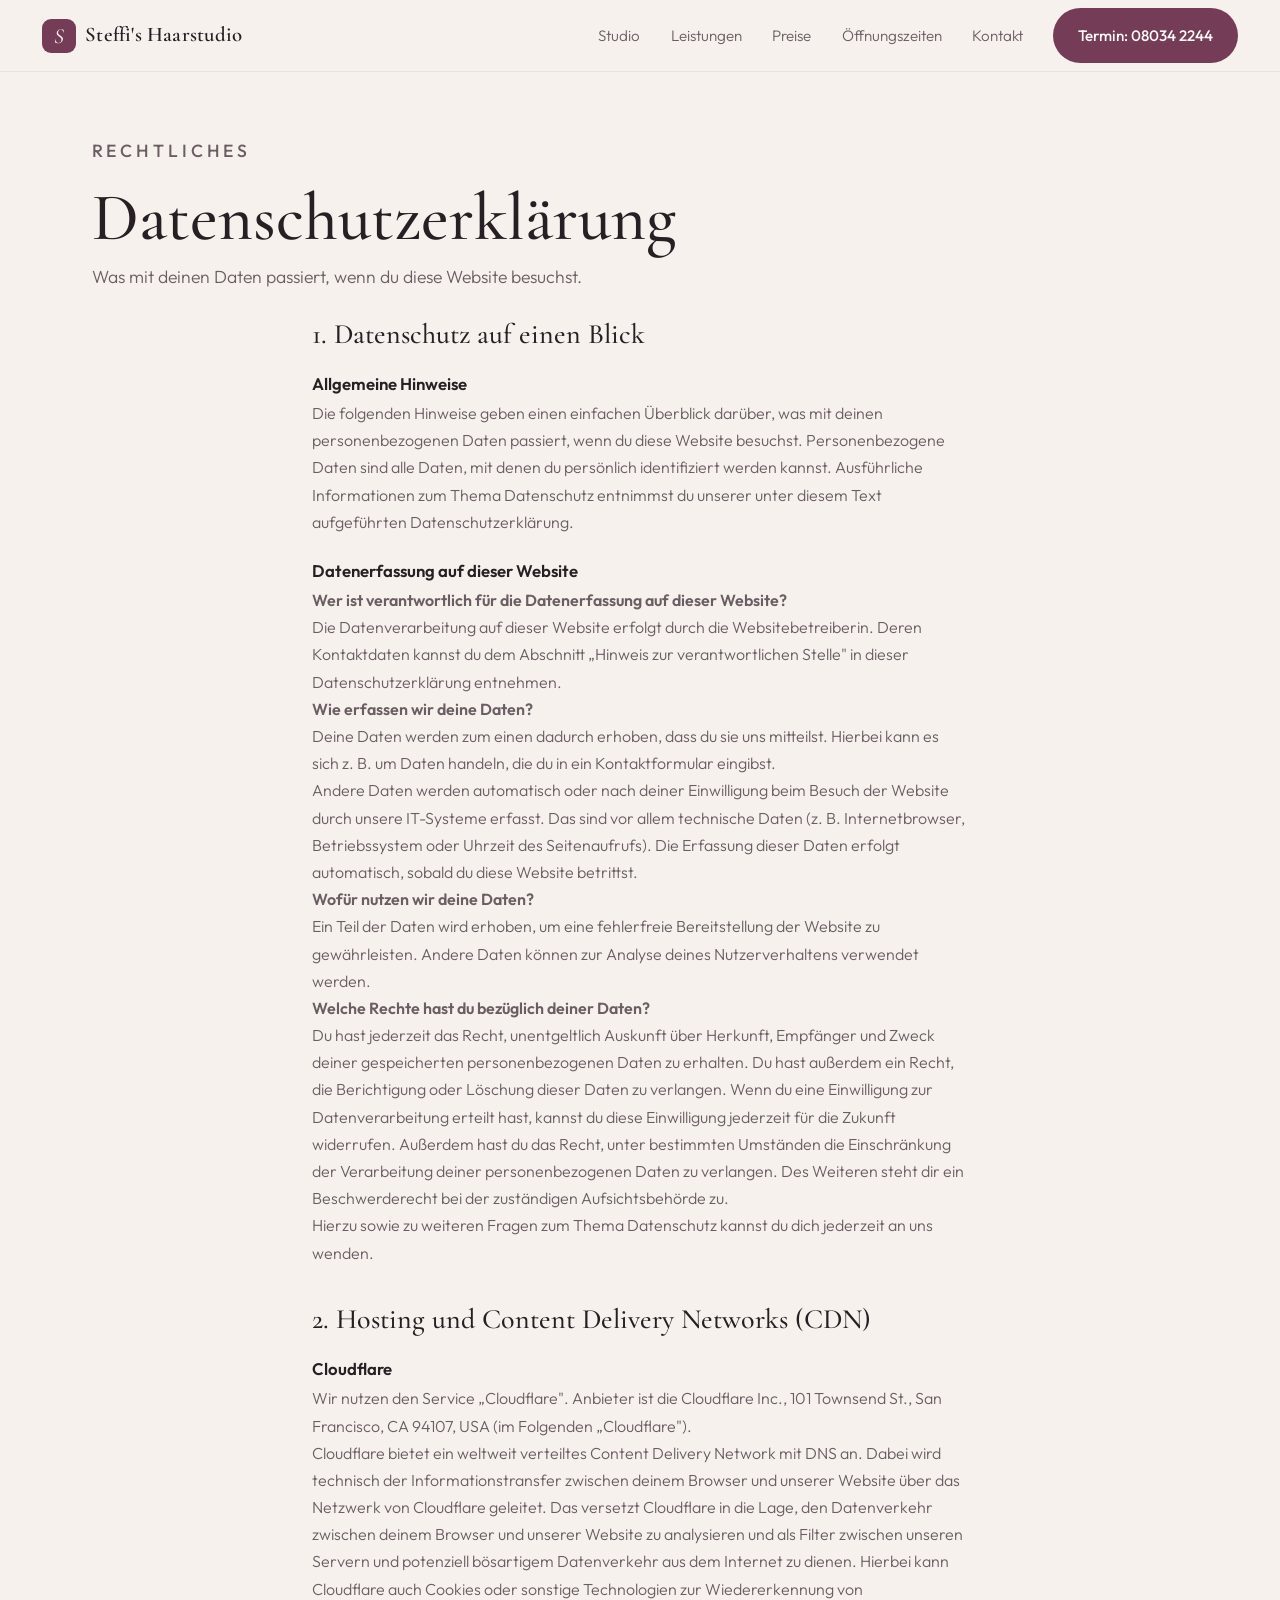
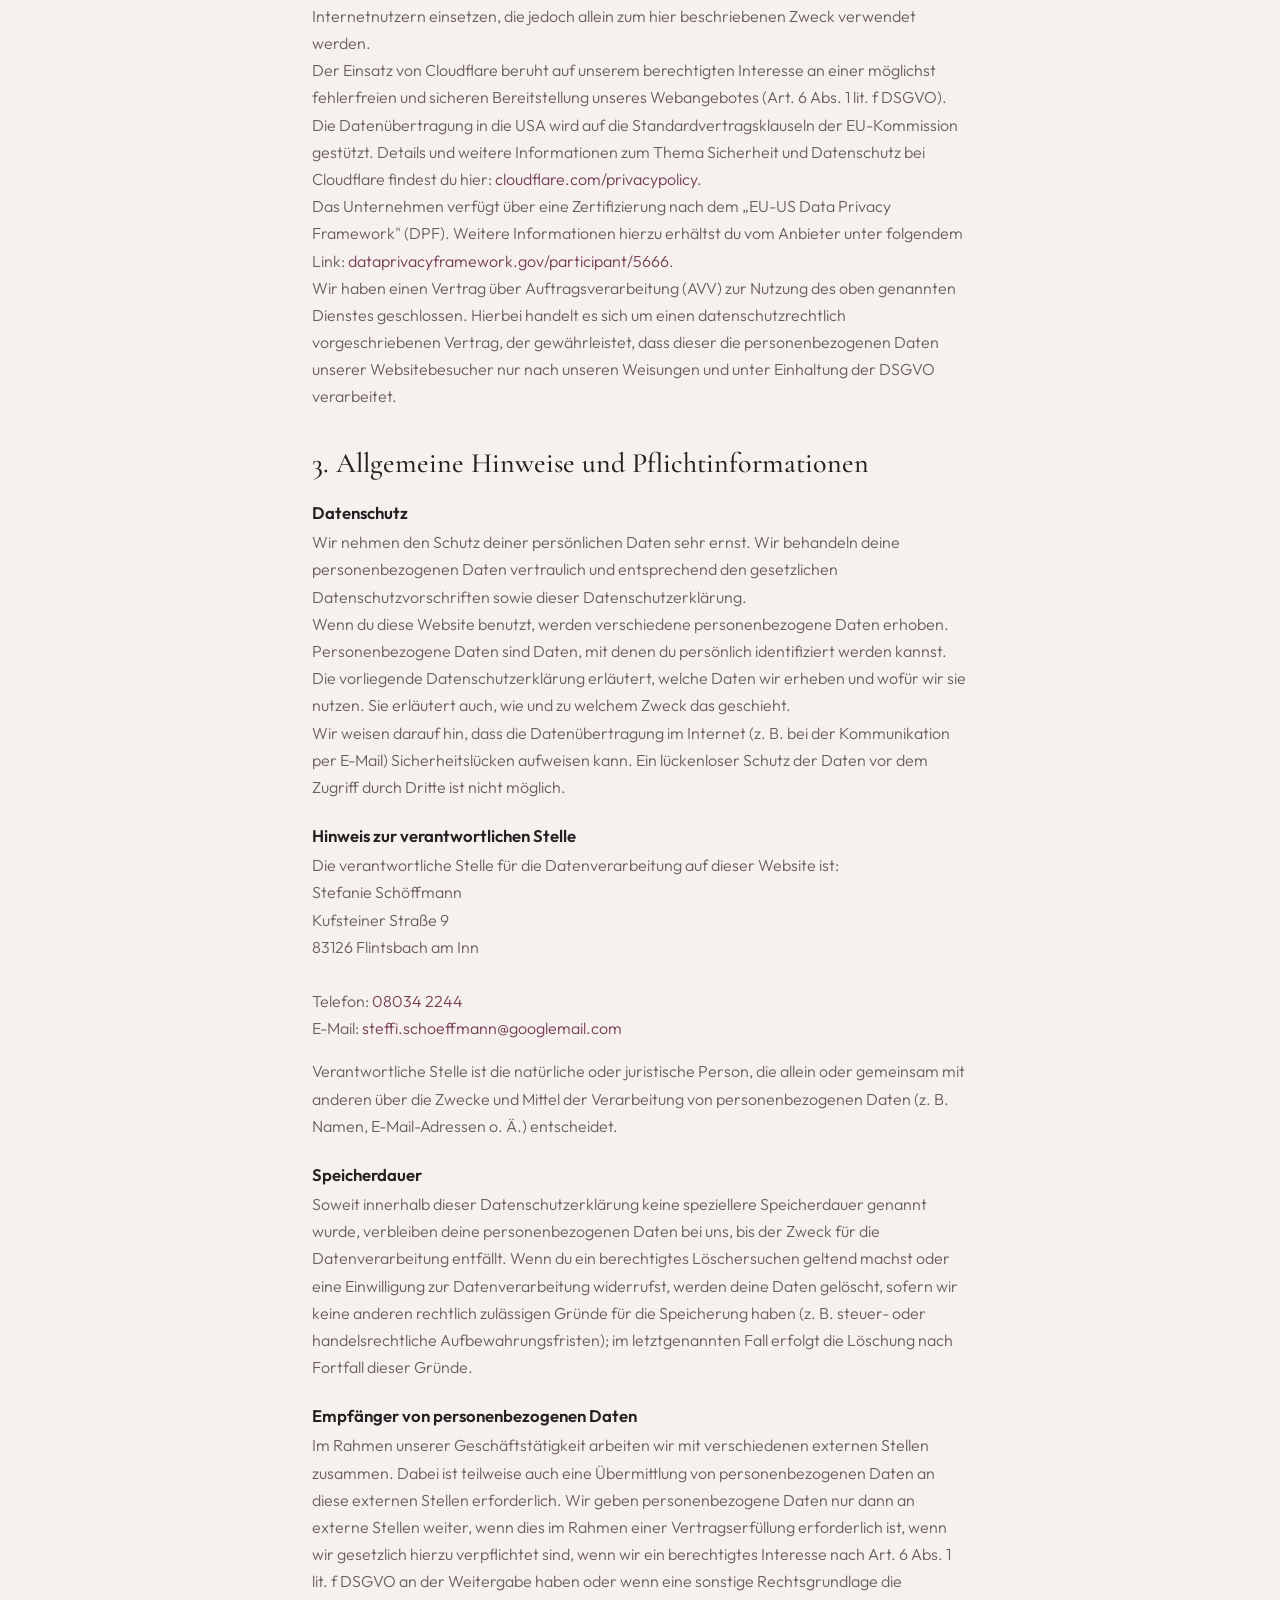
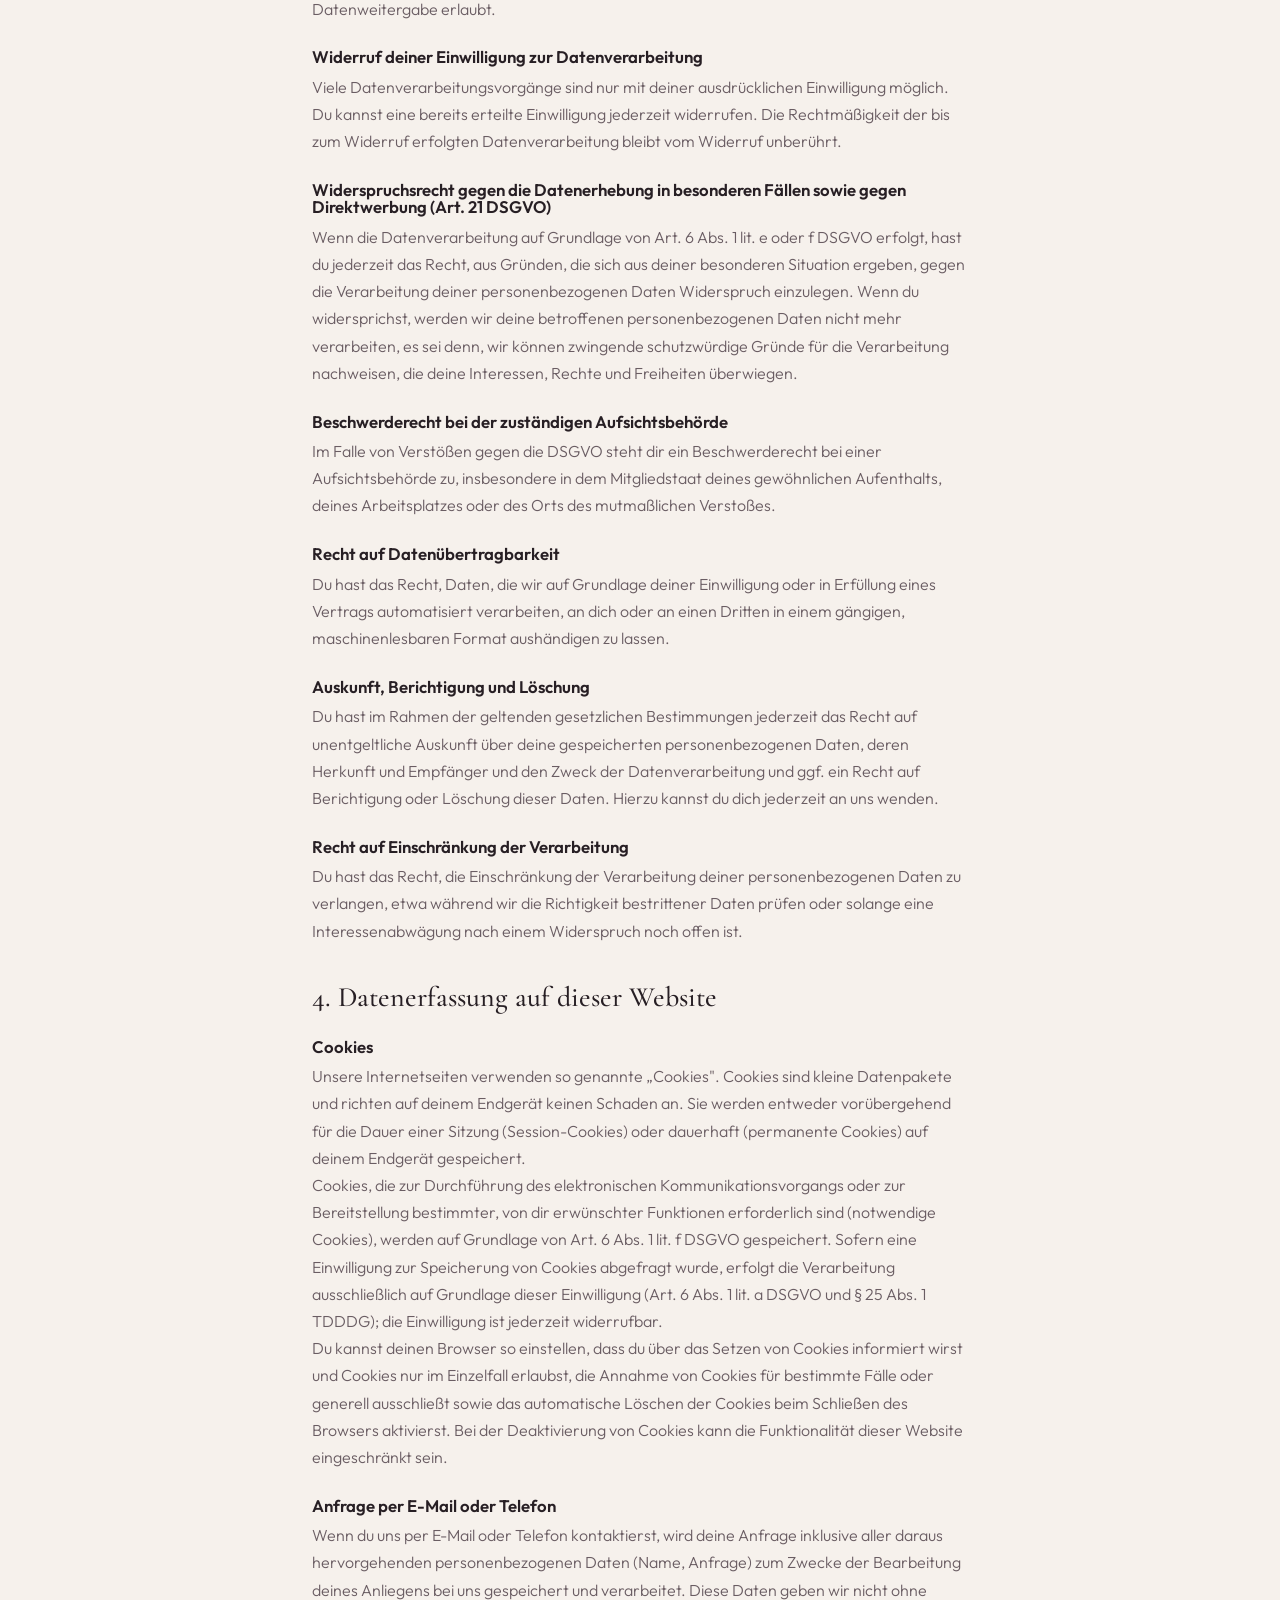
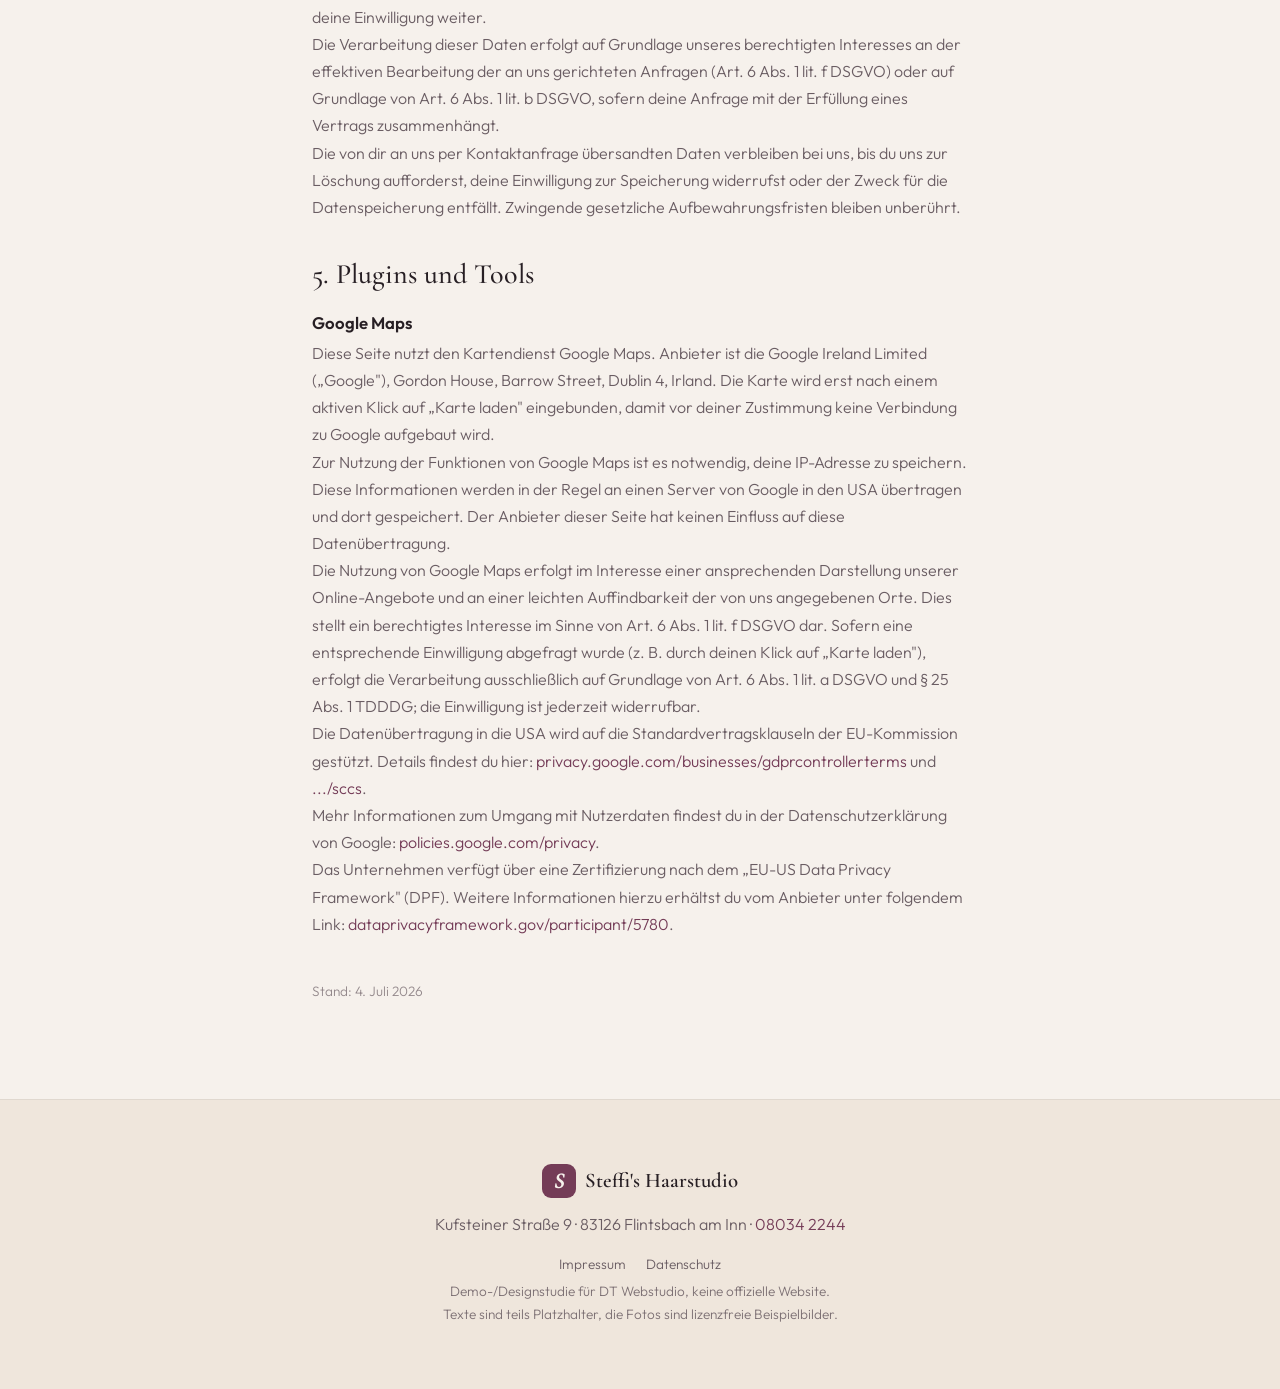
==== datenschutz.html @ 7f9028a8 "Impressum und Datenschutzerklärung ergänzt, in Footer aller Seiten verlinkt Rechtstexte aus eRecht24" ====
<!DOCTYPE html>
<html lang="de">
<head>
  <meta charset="UTF-8" />
  <meta name="viewport" content="width=device-width, initial-scale=1.0" />
  <title>Datenschutz · Steffi's Haarstudio</title>
  <meta name="description" content="Datenschutzerklärung von Steffi's Haarstudio, Flintsbach am Inn." />
  <meta name="robots" content="noindex, follow" />
  <meta name="theme-color" content="#743c57" />
  <link rel="icon" type="image/svg+xml" href="favicon.svg" />
  <link rel="stylesheet" href="fonts/fonts.css" />
  <link rel="stylesheet" href="style.css" />
</head>
<body>

  <a href="#main" class="skip-link">Zum Inhalt springen</a>
  <div class="scrollbar" aria-hidden="true"></div>

  <header class="nav">
    <a href="index.html" class="nav__brand" aria-label="Steffi's Haarstudio – zur Startseite">
      <span class="nav__mark" aria-hidden="true">S</span>
      <span class="nav__name">Steffi's Haarstudio</span>
    </a>
    <button class="nav__toggle" id="navToggle" aria-label="Menü öffnen" aria-expanded="false" aria-controls="navMenu">
      <span></span><span></span><span></span>
    </button>
    <nav class="nav__links" id="navMenu" aria-label="Hauptnavigation">
      <a href="index.html">Studio</a>
      <a href="leistungen.html">Leistungen</a>
      <a href="preise.html">Preise</a>
      <a href="oeffnungszeiten.html">Öffnungszeiten</a>
      <a href="kontakt.html">Kontakt</a>
      <a href="tel:+4980342244" class="btn btn--primary nav__cta">Termin: 08034 2244</a>
    </nav>
  </header>

  <main id="main">

    <section class="pagehead reveal">
      <p class="eyebrow">Rechtliches</p>
      <h1>Datenschutzerklärung</h1>
      <p>Was mit deinen Daten passiert, wenn du diese Website besuchst.</p>
    </section>

    <section class="legal">

      <h2>1. Datenschutz auf einen Blick</h2>
      <h3>Allgemeine Hinweise</h3>
      <p>Die folgenden Hinweise geben einen einfachen Überblick darüber, was mit deinen personenbezogenen Daten passiert, wenn du diese Website besuchst. Personenbezogene Daten sind alle Daten, mit denen du persönlich identifiziert werden kannst. Ausführliche Informationen zum Thema Datenschutz entnimmst du unserer unter diesem Text aufgeführten Datenschutzerklärung.</p>

      <h3>Datenerfassung auf dieser Website</h3>
      <p><strong>Wer ist verantwortlich für die Datenerfassung auf dieser Website?</strong><br>
      Die Datenverarbeitung auf dieser Website erfolgt durch die Websitebetreiberin. Deren Kontaktdaten kannst du dem Abschnitt „Hinweis zur verantwortlichen Stelle" in dieser Datenschutzerklärung entnehmen.</p>

      <p><strong>Wie erfassen wir deine Daten?</strong><br>
      Deine Daten werden zum einen dadurch erhoben, dass du sie uns mitteilst. Hierbei kann es sich z. B. um Daten handeln, die du in ein Kontaktformular eingibst.<br>
      Andere Daten werden automatisch oder nach deiner Einwilligung beim Besuch der Website durch unsere IT-Systeme erfasst. Das sind vor allem technische Daten (z. B. Internetbrowser, Betriebssystem oder Uhrzeit des Seitenaufrufs). Die Erfassung dieser Daten erfolgt automatisch, sobald du diese Website betrittst.</p>

      <p><strong>Wofür nutzen wir deine Daten?</strong><br>
      Ein Teil der Daten wird erhoben, um eine fehlerfreie Bereitstellung der Website zu gewährleisten. Andere Daten können zur Analyse deines Nutzerverhaltens verwendet werden.</p>

      <p><strong>Welche Rechte hast du bezüglich deiner Daten?</strong><br>
      Du hast jederzeit das Recht, unentgeltlich Auskunft über Herkunft, Empfänger und Zweck deiner gespeicherten personenbezogenen Daten zu erhalten. Du hast außerdem ein Recht, die Berichtigung oder Löschung dieser Daten zu verlangen. Wenn du eine Einwilligung zur Datenverarbeitung erteilt hast, kannst du diese Einwilligung jederzeit für die Zukunft widerrufen. Außerdem hast du das Recht, unter bestimmten Umständen die Einschränkung der Verarbeitung deiner personenbezogenen Daten zu verlangen. Des Weiteren steht dir ein Beschwerderecht bei der zuständigen Aufsichtsbehörde zu.<br>
      Hierzu sowie zu weiteren Fragen zum Thema Datenschutz kannst du dich jederzeit an uns wenden.</p>

      <h2>2. Hosting und Content Delivery Networks (CDN)</h2>
      <h3>Cloudflare</h3>
      <p>Wir nutzen den Service „Cloudflare". Anbieter ist die Cloudflare Inc., 101 Townsend St., San Francisco, CA 94107, USA (im Folgenden „Cloudflare").</p>
      <p>Cloudflare bietet ein weltweit verteiltes Content Delivery Network mit DNS an. Dabei wird technisch der Informationstransfer zwischen deinem Browser und unserer Website über das Netzwerk von Cloudflare geleitet. Das versetzt Cloudflare in die Lage, den Datenverkehr zwischen deinem Browser und unserer Website zu analysieren und als Filter zwischen unseren Servern und potenziell bösartigem Datenverkehr aus dem Internet zu dienen. Hierbei kann Cloudflare auch Cookies oder sonstige Technologien zur Wiedererkennung von Internetnutzern einsetzen, die jedoch allein zum hier beschriebenen Zweck verwendet werden.</p>
      <p>Der Einsatz von Cloudflare beruht auf unserem berechtigten Interesse an einer möglichst fehlerfreien und sicheren Bereitstellung unseres Webangebotes (Art. 6 Abs. 1 lit. f DSGVO).</p>
      <p>Die Datenübertragung in die USA wird auf die Standardvertragsklauseln der EU-Kommission gestützt. Details und weitere Informationen zum Thema Sicherheit und Datenschutz bei Cloudflare findest du hier: <a href="https://www.cloudflare.com/privacypolicy/" target="_blank" rel="noopener noreferrer">cloudflare.com/privacypolicy</a>.</p>
      <p>Das Unternehmen verfügt über eine Zertifizierung nach dem „EU-US Data Privacy Framework" (DPF). Weitere Informationen hierzu erhältst du vom Anbieter unter folgendem Link: <a href="https://www.dataprivacyframework.gov/participant/5666" target="_blank" rel="noopener noreferrer">dataprivacyframework.gov/participant/5666</a>.</p>
      <p>Wir haben einen Vertrag über Auftragsverarbeitung (AVV) zur Nutzung des oben genannten Dienstes geschlossen. Hierbei handelt es sich um einen datenschutzrechtlich vorgeschriebenen Vertrag, der gewährleistet, dass dieser die personenbezogenen Daten unserer Websitebesucher nur nach unseren Weisungen und unter Einhaltung der DSGVO verarbeitet.</p>

      <h2>3. Allgemeine Hinweise und Pflichtinformationen</h2>
      <h3>Datenschutz</h3>
      <p>Wir nehmen den Schutz deiner persönlichen Daten sehr ernst. Wir behandeln deine personenbezogenen Daten vertraulich und entsprechend den gesetzlichen Datenschutzvorschriften sowie dieser Datenschutzerklärung.</p>
      <p>Wenn du diese Website benutzt, werden verschiedene personenbezogene Daten erhoben. Personenbezogene Daten sind Daten, mit denen du persönlich identifiziert werden kannst. Die vorliegende Datenschutzerklärung erläutert, welche Daten wir erheben und wofür wir sie nutzen. Sie erläutert auch, wie und zu welchem Zweck das geschieht.</p>
      <p>Wir weisen darauf hin, dass die Datenübertragung im Internet (z. B. bei der Kommunikation per E-Mail) Sicherheitslücken aufweisen kann. Ein lückenloser Schutz der Daten vor dem Zugriff durch Dritte ist nicht möglich.</p>

      <h3>Hinweis zur verantwortlichen Stelle</h3>
      <p>Die verantwortliche Stelle für die Datenverarbeitung auf dieser Website ist:</p>
      <address>
        Stefanie Schöffmann<br>
        Kufsteiner Straße 9<br>
        83126 Flintsbach am Inn<br><br>
        Telefon: <a href="tel:+4980342244">08034 2244</a><br>
        E-Mail: <a href="mailto:steffi.schoeffmann@googlemail.com">steffi.schoeffmann@googlemail.com</a>
      </address>
      <p>Verantwortliche Stelle ist die natürliche oder juristische Person, die allein oder gemeinsam mit anderen über die Zwecke und Mittel der Verarbeitung von personenbezogenen Daten (z. B. Namen, E-Mail-Adressen o. Ä.) entscheidet.</p>

      <h3>Speicherdauer</h3>
      <p>Soweit innerhalb dieser Datenschutzerklärung keine speziellere Speicherdauer genannt wurde, verbleiben deine personenbezogenen Daten bei uns, bis der Zweck für die Datenverarbeitung entfällt. Wenn du ein berechtigtes Löschersuchen geltend machst oder eine Einwilligung zur Datenverarbeitung widerrufst, werden deine Daten gelöscht, sofern wir keine anderen rechtlich zulässigen Gründe für die Speicherung haben (z. B. steuer- oder handelsrechtliche Aufbewahrungsfristen); im letztgenannten Fall erfolgt die Löschung nach Fortfall dieser Gründe.</p>

      <h3>Empfänger von personenbezogenen Daten</h3>
      <p>Im Rahmen unserer Geschäftstätigkeit arbeiten wir mit verschiedenen externen Stellen zusammen. Dabei ist teilweise auch eine Übermittlung von personenbezogenen Daten an diese externen Stellen erforderlich. Wir geben personenbezogene Daten nur dann an externe Stellen weiter, wenn dies im Rahmen einer Vertragserfüllung erforderlich ist, wenn wir gesetzlich hierzu verpflichtet sind, wenn wir ein berechtigtes Interesse nach Art. 6 Abs. 1 lit. f DSGVO an der Weitergabe haben oder wenn eine sonstige Rechtsgrundlage die Datenweitergabe erlaubt.</p>

      <h3>Widerruf deiner Einwilligung zur Datenverarbeitung</h3>
      <p>Viele Datenverarbeitungsvorgänge sind nur mit deiner ausdrücklichen Einwilligung möglich. Du kannst eine bereits erteilte Einwilligung jederzeit widerrufen. Die Rechtmäßigkeit der bis zum Widerruf erfolgten Datenverarbeitung bleibt vom Widerruf unberührt.</p>

      <h3>Widerspruchsrecht gegen die Datenerhebung in besonderen Fällen sowie gegen Direktwerbung (Art. 21 DSGVO)</h3>
      <p>Wenn die Datenverarbeitung auf Grundlage von Art. 6 Abs. 1 lit. e oder f DSGVO erfolgt, hast du jederzeit das Recht, aus Gründen, die sich aus deiner besonderen Situation ergeben, gegen die Verarbeitung deiner personenbezogenen Daten Widerspruch einzulegen. Wenn du widersprichst, werden wir deine betroffenen personenbezogenen Daten nicht mehr verarbeiten, es sei denn, wir können zwingende schutzwürdige Gründe für die Verarbeitung nachweisen, die deine Interessen, Rechte und Freiheiten überwiegen.</p>

      <h3>Beschwerderecht bei der zuständigen Aufsichtsbehörde</h3>
      <p>Im Falle von Verstößen gegen die DSGVO steht dir ein Beschwerderecht bei einer Aufsichtsbehörde zu, insbesondere in dem Mitgliedstaat deines gewöhnlichen Aufenthalts, deines Arbeitsplatzes oder des Orts des mutmaßlichen Verstoßes.</p>

      <h3>Recht auf Datenübertragbarkeit</h3>
      <p>Du hast das Recht, Daten, die wir auf Grundlage deiner Einwilligung oder in Erfüllung eines Vertrags automatisiert verarbeiten, an dich oder an einen Dritten in einem gängigen, maschinenlesbaren Format aushändigen zu lassen.</p>

      <h3>Auskunft, Berichtigung und Löschung</h3>
      <p>Du hast im Rahmen der geltenden gesetzlichen Bestimmungen jederzeit das Recht auf unentgeltliche Auskunft über deine gespeicherten personenbezogenen Daten, deren Herkunft und Empfänger und den Zweck der Datenverarbeitung und ggf. ein Recht auf Berichtigung oder Löschung dieser Daten. Hierzu kannst du dich jederzeit an uns wenden.</p>

      <h3>Recht auf Einschränkung der Verarbeitung</h3>
      <p>Du hast das Recht, die Einschränkung der Verarbeitung deiner personenbezogenen Daten zu verlangen, etwa während wir die Richtigkeit bestrittener Daten prüfen oder solange eine Interessenabwägung nach einem Widerspruch noch offen ist.</p>

      <h2>4. Datenerfassung auf dieser Website</h2>
      <h3>Cookies</h3>
      <p>Unsere Internetseiten verwenden so genannte „Cookies". Cookies sind kleine Datenpakete und richten auf deinem Endgerät keinen Schaden an. Sie werden entweder vorübergehend für die Dauer einer Sitzung (Session-Cookies) oder dauerhaft (permanente Cookies) auf deinem Endgerät gespeichert.</p>
      <p>Cookies, die zur Durchführung des elektronischen Kommunikationsvorgangs oder zur Bereitstellung bestimmter, von dir erwünschter Funktionen erforderlich sind (notwendige Cookies), werden auf Grundlage von Art. 6 Abs. 1 lit. f DSGVO gespeichert. Sofern eine Einwilligung zur Speicherung von Cookies abgefragt wurde, erfolgt die Verarbeitung ausschließlich auf Grundlage dieser Einwilligung (Art. 6 Abs. 1 lit. a DSGVO und § 25 Abs. 1 TDDDG); die Einwilligung ist jederzeit widerrufbar.</p>
      <p>Du kannst deinen Browser so einstellen, dass du über das Setzen von Cookies informiert wirst und Cookies nur im Einzelfall erlaubst, die Annahme von Cookies für bestimmte Fälle oder generell ausschließt sowie das automatische Löschen der Cookies beim Schließen des Browsers aktivierst. Bei der Deaktivierung von Cookies kann die Funktionalität dieser Website eingeschränkt sein.</p>

      <h3>Anfrage per E-Mail oder Telefon</h3>
      <p>Wenn du uns per E-Mail oder Telefon kontaktierst, wird deine Anfrage inklusive aller daraus hervorgehenden personenbezogenen Daten (Name, Anfrage) zum Zwecke der Bearbeitung deines Anliegens bei uns gespeichert und verarbeitet. Diese Daten geben wir nicht ohne deine Einwilligung weiter.</p>
      <p>Die Verarbeitung dieser Daten erfolgt auf Grundlage unseres berechtigten Interesses an der effektiven Bearbeitung der an uns gerichteten Anfragen (Art. 6 Abs. 1 lit. f DSGVO) oder auf Grundlage von Art. 6 Abs. 1 lit. b DSGVO, sofern deine Anfrage mit der Erfüllung eines Vertrags zusammenhängt.</p>
      <p>Die von dir an uns per Kontaktanfrage übersandten Daten verbleiben bei uns, bis du uns zur Löschung aufforderst, deine Einwilligung zur Speicherung widerrufst oder der Zweck für die Datenspeicherung entfällt. Zwingende gesetzliche Aufbewahrungsfristen bleiben unberührt.</p>

      <h2>5. Plugins und Tools</h2>
      <h3>Google Maps</h3>
      <p>Diese Seite nutzt den Kartendienst Google Maps. Anbieter ist die Google Ireland Limited („Google"), Gordon House, Barrow Street, Dublin 4, Irland. Die Karte wird erst nach einem aktiven Klick auf „Karte laden" eingebunden, damit vor deiner Zustimmung keine Verbindung zu Google aufgebaut wird.</p>
      <p>Zur Nutzung der Funktionen von Google Maps ist es notwendig, deine IP-Adresse zu speichern. Diese Informationen werden in der Regel an einen Server von Google in den USA übertragen und dort gespeichert. Der Anbieter dieser Seite hat keinen Einfluss auf diese Datenübertragung.</p>
      <p>Die Nutzung von Google Maps erfolgt im Interesse einer ansprechenden Darstellung unserer Online-Angebote und an einer leichten Auffindbarkeit der von uns angegebenen Orte. Dies stellt ein berechtigtes Interesse im Sinne von Art. 6 Abs. 1 lit. f DSGVO dar. Sofern eine entsprechende Einwilligung abgefragt wurde (z. B. durch deinen Klick auf „Karte laden"), erfolgt die Verarbeitung ausschließlich auf Grundlage von Art. 6 Abs. 1 lit. a DSGVO und § 25 Abs. 1 TDDDG; die Einwilligung ist jederzeit widerrufbar.</p>
      <p>Die Datenübertragung in die USA wird auf die Standardvertragsklauseln der EU-Kommission gestützt. Details findest du hier: <a href="https://privacy.google.com/businesses/gdprcontrollerterms/" target="_blank" rel="noopener noreferrer">privacy.google.com/businesses/gdprcontrollerterms</a> und <a href="https://privacy.google.com/businesses/gdprcontrollerterms/sccs/" target="_blank" rel="noopener noreferrer">.../sccs</a>.</p>
      <p>Mehr Informationen zum Umgang mit Nutzerdaten findest du in der Datenschutzerklärung von Google: <a href="https://policies.google.com/privacy?hl=de" target="_blank" rel="noopener noreferrer">policies.google.com/privacy</a>.</p>
      <p>Das Unternehmen verfügt über eine Zertifizierung nach dem „EU-US Data Privacy Framework" (DPF). Weitere Informationen hierzu erhältst du vom Anbieter unter folgendem Link: <a href="https://www.dataprivacyframework.gov/participant/5780" target="_blank" rel="noopener noreferrer">dataprivacyframework.gov/participant/5780</a>.</p>

      <p class="legal__updated">Stand: 4. Juli 2026</p>
    </section>

  </main>

  <footer class="footer">
    <div class="footer__brand">
      <span class="nav__mark" aria-hidden="true">S</span>
      <span>Steffi's Haarstudio</span>
    </div>
    <p class="footer__addr">Kufsteiner Straße 9 · 83126 Flintsbach am Inn · <a href="tel:+4980342244">08034 2244</a></p>
    <p class="footer__links">
      <a href="impressum.html">Impressum</a>
      <a href="datenschutz.html">Datenschutz</a>
    </p>
    <p class="footer__legal">Demo-/Designstudie für DT&nbsp;Webstudio, keine offizielle Website. Texte sind teils Platzhalter, die Fotos sind lizenzfreie Beispielbilder.</p>
  </footer>

  <script src="script.js" defer></script>
</body>
</html>
---- fonts/fonts.css ----
/* Cormorant Garamond – normal */
@font-face {
  font-family: 'Cormorant Garamond';
  font-style: normal;
  font-weight: 400 600;
  font-display: swap;
  src: url('cormorant-normal-latin-ext.woff2') format('woff2');
  unicode-range: U+0100-02BA, U+02BD-02C5, U+02C7-02CC, U+02CE-02D7, U+02DD-02FF, U+0304, U+0308, U+0329, U+1D00-1DBF, U+1E00-1E9F, U+1EF2-1EFF, U+2020, U+20A0-20AB, U+20AD-20C0, U+2113, U+2C60-2C7F, U+A720-A7FF;
}
@font-face {
  font-family: 'Cormorant Garamond';
  font-style: normal;
  font-weight: 400 600;
  font-display: swap;
  src: url('cormorant-normal-latin.woff2') format('woff2');
  unicode-range: U+0000-00FF, U+0131, U+0152-0153, U+02BB-02BC, U+02C6, U+02DA, U+02DC, U+0304, U+0308, U+0329, U+2000-206F, U+20AC, U+2122, U+2191, U+2193, U+2212, U+2215, U+FEFF, U+FFFD;
}

/* Cormorant Garamond – italic */
@font-face {
  font-family: 'Cormorant Garamond';
  font-style: italic;
  font-weight: 400 500;
  font-display: swap;
  src: url('cormorant-italic-latin-ext.woff2') format('woff2');
  unicode-range: U+0100-02BA, U+02BD-02C5, U+02C7-02CC, U+02CE-02D7, U+02DD-02FF, U+0304, U+0308, U+0329, U+1D00-1DBF, U+1E00-1E9F, U+1EF2-1EFF, U+2020, U+20A0-20AB, U+20AD-20C0, U+2113, U+2C60-2C7F, U+A720-A7FF;
}
@font-face {
  font-family: 'Cormorant Garamond';
  font-style: italic;
  font-weight: 400 500;
  font-display: swap;
  src: url('cormorant-italic-latin.woff2') format('woff2');
  unicode-range: U+0000-00FF, U+0131, U+0152-0153, U+02BB-02BC, U+02C6, U+02DA, U+02DC, U+0304, U+0308, U+0329, U+2000-206F, U+20AC, U+2122, U+2191, U+2193, U+2212, U+2215, U+FEFF, U+FFFD;
}

/* Outfit */
@font-face {
  font-family: 'Outfit';
  font-style: normal;
  font-weight: 300 600;
  font-display: swap;
  src: url('outfit-latin-ext.woff2') format('woff2');
  unicode-range: U+0100-02BA, U+02BD-02C5, U+02C7-02CC, U+02CE-02D7, U+02DD-02FF, U+0304, U+0308, U+0329, U+1D00-1DBF, U+1E00-1E9F, U+1EF2-1EFF, U+2020, U+20A0-20AB, U+20AD-20C0, U+2113, U+2C60-2C7F, U+A720-A7FF;
}
@font-face {
  font-family: 'Outfit';
  font-style: normal;
  font-weight: 300 600;
  font-display: swap;
  src: url('outfit-latin.woff2') format('woff2');
  unicode-range: U+0000-00FF, U+0131, U+0152-0153, U+02BB-02BC, U+02C6, U+02DA, U+02DC, U+0304, U+0308, U+0329, U+2000-206F, U+20AC, U+2122, U+2191, U+2193, U+2212, U+2215, U+FEFF, U+FFFD;
}
---- style.css ----
/* ============================================================
   Steffi's Haarstudio – Probewebsite (DT Webstudio)
   Warm paper + plum accent · Cormorant Garamond + Outfit
   ============================================================ */

:root {
  --paper:    #f6f1ec;
  --paper-2:  #efe6dc;
  --panel:    #fbf8f4;
  --ink:      #271f24;
  --ink-soft: #6a5d63;
  --plum:     #743c57;
  --plum-deep:#5a2c43;
  --line:     rgba(39, 31, 36, 0.12);
  --line-soft:rgba(39, 31, 36, 0.07);

  --serif: "Cormorant Garamond", Georgia, "Times New Roman", serif;
  --sans:  "Outfit", -apple-system, BlinkMacSystemFont, "Segoe UI", sans-serif;

  --maxw: 1180px;
  --radius: 14px;
  --ease: cubic-bezier(0.16, 1, 0.3, 1);
}

* { box-sizing: border-box; }

html { scroll-behavior: smooth; }

body {
  margin: 0;
  font-family: var(--sans);
  font-weight: 300;
  color: var(--ink);
  background: var(--paper);
  line-height: 1.65;
  -webkit-font-smoothing: antialiased;
  text-rendering: optimizeLegibility;
}

h1, h2, h3 { font-family: var(--serif); font-weight: 500; line-height: 1.04; margin: 0; }
p { margin: 0; }
a { color: inherit; }
img { max-width: 100%; display: block; }

.sr-only {
  position: absolute; width: 1px; height: 1px; padding: 0; margin: -1px;
  overflow: hidden; clip: rect(0,0,0,0); white-space: nowrap; border: 0;
}

.skip-link {
  position: absolute; left: 12px; top: -48px; z-index: 100;
  background: var(--plum); color: #fff; padding: 10px 16px; border-radius: 8px;
  text-decoration: none; transition: top .2s var(--ease);
}
.skip-link:focus { top: 12px; }

:focus-visible { outline: 2px solid var(--plum); outline-offset: 3px; border-radius: 4px; }

/* ---------- Eyebrow (rationed) ---------- */
.eyebrow {
  font-family: var(--sans);
  font-size: .72rem; font-weight: 500;
  letter-spacing: .22em; text-transform: uppercase;
  color: var(--plum);
  margin: 0 0 1.1rem;
}

/* ---------- Buttons ---------- */
.btn {
  display: inline-flex; align-items: center; justify-content: center;
  font-family: var(--sans); font-weight: 500; font-size: .95rem;
  text-decoration: none; white-space: nowrap;
  padding: .85rem 1.5rem; border-radius: 999px;
  border: 1px solid transparent;
  transition: transform .25s var(--ease), background .25s var(--ease), color .25s var(--ease), border-color .25s var(--ease);
}
.btn--primary { background: var(--plum); color: #fdfaf7; }
.btn--primary:hover { background: var(--plum-deep); transform: translateY(-2px); }
.btn--primary:active { transform: translateY(0); }
.btn--ghost { background: transparent; color: var(--ink); border-color: var(--line); }
.btn--ghost:hover { border-color: var(--plum); color: var(--plum); transform: translateY(-2px); }

/* ============================================================
   NAV
   ============================================================ */
.nav {
  position: sticky; top: 0; z-index: 40;
  display: flex; align-items: center; justify-content: space-between;
  gap: 1rem;
  padding: .9rem clamp(1.1rem, 4vw, 2.6rem);
  height: 72px;
  background: rgba(246, 241, 236, 0.82);
  backdrop-filter: blur(12px);
  border-bottom: 1px solid var(--line-soft);
}
.nav__brand { display: flex; align-items: center; gap: .6rem; text-decoration: none; }
.nav__mark {
  display: grid; place-items: center;
  width: 34px; height: 34px; border-radius: 9px;
  background: var(--plum); color: var(--paper);
  font-family: var(--serif); font-style: italic; font-size: 1.35rem;
}
.nav__name { font-family: var(--serif); font-size: 1.3rem; font-weight: 600; letter-spacing: .01em; }

.nav__links { display: flex; align-items: center; gap: 1.9rem; }
.nav__links a { text-decoration: none; font-size: .95rem; color: var(--ink-soft); transition: color .2s var(--ease); }
.nav__links a:hover { color: var(--plum); }
.nav__cta { color: #fdfaf7 !important; }

.nav__toggle {
  display: none; flex-direction: column; gap: 5px;
  background: none; border: 0; cursor: pointer; padding: 8px;
}
.nav__toggle span { width: 24px; height: 2px; background: var(--ink); border-radius: 2px; transition: transform .3s var(--ease), opacity .3s var(--ease); }
.nav__toggle[aria-expanded="true"] span:nth-child(1) { transform: translateY(7px) rotate(45deg); }
.nav__toggle[aria-expanded="true"] span:nth-child(2) { opacity: 0; }
.nav__toggle[aria-expanded="true"] span:nth-child(3) { transform: translateY(-7px) rotate(-45deg); }

/* ============================================================
   SCROLL-FORTSCHRITT (oben, CSS scroll-driven)
   ============================================================ */
.scrollbar {
  position: fixed; top: 0; left: 0; z-index: 60;
  height: 3px; width: 100%;
  background: linear-gradient(90deg, var(--plum), #c98aa6);
  transform: scaleX(0); transform-origin: 0 50%;
}
@supports (animation-timeline: scroll()) {
  .scrollbar {
    animation: scrollGrow linear both;
    animation-timeline: scroll(root);
  }
  @keyframes scrollGrow { to { transform: scaleX(1); } }
}

/* ============================================================
   NAV underline
   ============================================================ */
.nav__links a:not(.nav__cta) { position: relative; }
.nav__links a:not(.nav__cta)::after {
  content: ""; position: absolute; left: 0; bottom: -4px;
  width: 100%; height: 1.5px; background: var(--plum);
  transform: scaleX(0); transform-origin: 0 50%;
  transition: transform .3s var(--ease);
}
.nav__links a:not(.nav__cta):hover::after { transform: scaleX(1); }

/* ============================================================
   HERO  (Cinematic Foto-Montage)
   ============================================================ */
.hero {
  position: relative; overflow: hidden;
  min-height: clamp(560px, 92vh, 880px);
  display: flex; align-items: flex-end;
}
.hero__media { position: absolute; inset: 0; z-index: 0; }
.hero__slide {
  position: absolute; inset: 0; width: 100%; height: 100%;
  object-fit: cover; opacity: 0; will-change: opacity, transform;
  animation: heroFade 21s linear infinite;
}
.hero__slide:nth-child(1) { animation-delay: 0s; }
.hero__slide:nth-child(2) { animation-delay: 7s; }
.hero__slide:nth-child(3) { animation-delay: 14s; }
@keyframes heroFade {
  0%   { opacity: 0; transform: scale(1.06); }
  3%   { opacity: 1; }
  28%  { opacity: 1; }
  33%  { opacity: 0; transform: scale(1.13); }
  100% { opacity: 0; transform: scale(1.13); }
}
.hero__scrim {
  position: absolute; inset: 0;
  background:
    linear-gradient(to top, rgba(28,18,24,0.82) 0%, rgba(28,18,24,0.30) 48%, rgba(28,18,24,0.12) 100%),
    linear-gradient(to right, rgba(28,18,24,0.55), rgba(28,18,24,0.05) 62%);
}
.hero__content {
  position: relative; z-index: 1;
  max-width: var(--maxw); width: 100%; margin: 0 auto;
  padding: clamp(2.5rem, 6vw, 5rem) clamp(1.1rem, 4vw, 2.6rem) clamp(2.8rem, 6vw, 4.5rem);
  color: var(--paper);
}
.eyebrow--light { color: #f0c9d9; }
.hero__title {
  font-size: clamp(3.2rem, 9vw, 6.6rem);
  letter-spacing: -0.01em; margin: 0 0 1.3rem; color: #fff;
  text-shadow: 0 2px 30px rgba(0,0,0,0.28);
}
.hero__title .line { display: block; }
.hero__title em { font-style: italic; color: #f0c9d9; display: inline-block; padding-bottom: .06em; }
.hero__sub {
  font-size: clamp(1.05rem, 2vw, 1.3rem); color: rgba(255,255,255,0.92);
  max-width: 38ch; margin-bottom: 2rem; text-shadow: 0 1px 18px rgba(0,0,0,0.35);
}
.hero__actions { display: flex; flex-wrap: wrap; gap: .8rem; }

/* Entrance-Animation der Hero-Inhalte */
.hero__content > * { opacity: 0; transform: translateY(26px); animation: heroIn .9s var(--ease) forwards; }
.hero__content > .eyebrow--light { animation-delay: .15s; }
.hero__content > .hero__title { animation-delay: .30s; }
.hero__content > .hero__sub   { animation-delay: .52s; }
.hero__content > .hero__actions { animation-delay: .70s; }
@keyframes heroIn { to { opacity: 1; transform: none; } }

/* Glas-Button (über Foto) + Sheen */
.btn--glass {
  background: rgba(255,255,255,0.14); color: #fff;
  border-color: rgba(255,255,255,0.55); backdrop-filter: blur(6px);
}
.btn--glass:hover { background: rgba(255,255,255,0.26); border-color: #fff; color: #fff; transform: translateY(-2px); }
.btn--sheen { position: relative; overflow: hidden; }
.btn--sheen::after {
  content: ""; position: absolute; top: 0; left: -150%;
  width: 55%; height: 100%; transform: skewX(-18deg);
  background: linear-gradient(100deg, transparent, rgba(255,255,255,0.40), transparent);
  animation: sheen 5.5s ease-in-out infinite;
}
@keyframes sheen { 0% { left: -150%; } 14% { left: 170%; } 100% { left: 170%; } }

/* ============================================================
   FAKTENLEISTE
   ============================================================ */
.factbar {
  max-width: var(--maxw); margin: 0 auto;
  display: flex; flex-wrap: wrap;
  border-bottom: 1px solid var(--line-soft);
}
.factbar__item {
  flex: 1 1 220px; display: flex; flex-direction: column; gap: .25rem;
  padding: 1.1rem clamp(1.1rem, 4vw, 2.6rem);
  text-decoration: none; color: var(--ink);
  border-left: 1px solid var(--line-soft);
  transition: background .25s var(--ease);
}
.factbar__item:first-child { border-left: 0; }
.factbar__item span { font-size: .7rem; letter-spacing: .18em; text-transform: uppercase; color: var(--plum); }
.factbar__item strong { font-weight: 500; }
a.factbar__item:hover { background: var(--paper-2); }
a.factbar__item:hover strong { color: var(--plum); }

/* ============================================================
   EINBLICKE  (horizontale Scroll-Galerie)
   ============================================================ */
.reel { position: relative; padding: clamp(3.5rem, 8vw, 6rem) 0; }
.reel__pin { }
.reel__track {
  display: flex; gap: 1rem; align-items: stretch;
  padding-inline: clamp(1.1rem, 4vw, 2.6rem);
  overflow-x: auto; scroll-snap-type: x mandatory;
  -webkit-overflow-scrolling: touch; scrollbar-width: none;
}
.reel__track::-webkit-scrollbar { display: none; }
.reel__intro {
  flex: 0 0 min(82vw, 360px); align-self: center; scroll-snap-align: center;
  padding-right: 1rem;
}
.reel__intro h2 { font-size: clamp(2rem, 5vw, 3rem); margin: .2rem 0 .9rem; }
.reel__intro p { color: var(--ink-soft); }
.reel__item {
  flex: 0 0 min(78vw, 420px); margin: 0; scroll-snap-align: center;
  border-radius: var(--radius); overflow: hidden; background: var(--paper-2);
  aspect-ratio: 4 / 5;
}
.reel__item img { width: 100%; height: 100%; object-fit: cover; display: block; transition: transform .9s var(--ease); }
.reel__item:hover img { transform: scale(1.05); }
.reel__note { max-width: var(--maxw); margin: 1.2rem auto 0; padding: 0 clamp(1.1rem, 4vw, 2.6rem); font-size: .85rem; color: var(--ink-soft); opacity: .8; }

/* Enhancement: vertikales Scrollen pant horizontal (gepinnt) */
@supports (animation-timeline: view()) {
  @media (min-width: 880px) and (prefers-reduced-motion: no-preference) {
    .reel { height: 360vh; padding: 0; view-timeline: --reel block; }
    .reel__pin {
      position: sticky; top: 0; height: 100vh;
      display: flex; align-items: center; overflow: hidden;
    }
    .reel__track {
      overflow: visible; scroll-snap-type: none;
      animation: reelPan linear both;
      animation-timeline: --reel; animation-range: contain 0% contain 100%;
    }
    .reel__item { flex: 0 0 min(38vw, 460px); }
    .reel__intro { flex: 0 0 min(40vw, 420px); }
    @keyframes reelPan {
      from { transform: translateX(0); }
      to   { transform: translateX(calc(-100% + 96vw)); }
    }
    .reel__note { position: relative; }
  }
}

/* ============================================================
   STUDIO / ÜBER
   ============================================================ */
.studio {
  background: var(--paper-2);
  border-top: 1px solid var(--line-soft);
  border-bottom: 1px solid var(--line-soft);
  padding: clamp(3.5rem, 8vw, 6.5rem) clamp(1.1rem, 4vw, 2.6rem);
}
.studio__inner { max-width: 760px; margin: 0 auto; }
.studio__lead {
  font-family: var(--serif); font-size: clamp(1.7rem, 4vw, 2.6rem);
  line-height: 1.22; margin-bottom: 1.6rem;
}
.studio__body { font-size: 1.08rem; color: var(--ink-soft); max-width: 62ch; }

/* ============================================================
   LEISTUNGEN
   ============================================================ */
.services {
  max-width: var(--maxw); margin: 0 auto;
  padding: clamp(3.5rem, 8vw, 6.5rem) clamp(1.1rem, 4vw, 2.6rem);
}
.services__head { max-width: 620px; margin-bottom: clamp(2.2rem, 5vw, 3.4rem); }
.services__head h2 { font-size: clamp(2.2rem, 5vw, 3.2rem); margin-bottom: .9rem; }
.services__head p { color: var(--ink-soft); font-size: 1.08rem; }

.services__list {
  list-style: none; margin: 0; padding: 0;
  display: grid; grid-template-columns: repeat(2, 1fr);
  gap: 0;
  border-top: 1px solid var(--line);
}
.service {
  padding: clamp(1.6rem, 3vw, 2.2rem) clamp(0rem, 2vw, 1.6rem) clamp(1.6rem, 3vw, 2.2rem) 0;
  border-bottom: 1px solid var(--line);
}
.service:nth-child(odd) { border-right: 1px solid var(--line); padding-right: clamp(1.4rem, 3vw, 2.4rem); }
.service:nth-child(even) { padding-left: clamp(1.4rem, 3vw, 2.4rem); }
.service h3 { font-size: clamp(1.45rem, 3vw, 1.85rem); margin-bottom: .55rem; }
.service p { color: var(--ink-soft); max-width: 40ch; }


/* ============================================================
   ÖFFNUNGSZEITEN
   ============================================================ */
.hours {
  background: var(--ink); color: var(--paper);
  padding: clamp(3.5rem, 8vw, 6.5rem) clamp(1.1rem, 4vw, 2.6rem);
  display: grid; grid-template-columns: 1.3fr 1fr; gap: clamp(2rem, 5vw, 5rem);
  align-items: center;
}
.hours > * { max-width: var(--maxw); }
.hours__card { width: 100%; justify-self: end; max-width: 560px; }
.hours__card h2 { color: var(--paper); font-size: clamp(2rem, 5vw, 3rem); margin-bottom: 1.6rem; }
.hours__table { width: 100%; border-collapse: collapse; }
.hours__table td {
  padding: .85rem 0; font-size: 1.05rem;
  border-bottom: 1px solid rgba(246,241,236,0.14);
}
.hours__table td:last-child { text-align: right; color: rgba(246,241,236,0.62); }
.hours__table tr:last-child td { border-bottom: 0; }
.hours__table .is-open td { color: var(--paper); }
.hours__table .is-open td:last-child { color: #e7b7cd; font-weight: 500; }
.hours__note { margin-top: 1.4rem; color: rgba(246,241,236,0.55); font-size: .95rem; }

.hours__aside .eyebrow { color: #e7b7cd; }
.hours__big { font-family: var(--serif); font-size: clamp(2rem, 4.5vw, 3rem); line-height: 1.12; margin-bottom: 1.8rem; }

/* ============================================================
   KONTAKT / ANFAHRT
   ============================================================ */
.contact {
  max-width: var(--maxw); margin: 0 auto;
  padding: clamp(3.5rem, 8vw, 6.5rem) clamp(1.1rem, 4vw, 2.6rem);
  display: grid; grid-template-columns: 1fr 1.1fr; gap: clamp(2rem, 5vw, 4rem);
  align-items: center;
}
.contact__info h2 { font-size: clamp(2.2rem, 5vw, 3.2rem); margin-bottom: 1.6rem; }
.contact__addr { font-family: var(--serif); font-size: 1.5rem; line-height: 1.4; margin-bottom: 1.6rem; }
.contact__row { display: flex; gap: 1rem; padding: .7rem 0; border-top: 1px solid var(--line); }
.contact__row span { min-width: 92px; color: var(--ink-soft); }
.contact__row a { color: var(--plum); text-decoration: none; }
.contact__row a:hover { text-decoration: underline; }
.contact__actions { display: flex; flex-wrap: wrap; gap: .8rem; margin-top: 1.8rem; }
.contact__map { border-radius: var(--radius); overflow: hidden; border: 1px solid var(--line); box-shadow: 0 24px 60px -40px rgba(90,44,67,0.5); min-height: 360px; display: flex; }
.contact__map iframe { width: 100%; height: 100%; min-height: 360px; border: 0; display: block; filter: grayscale(0.25) contrast(1.02); }
.map-consent { display: flex; align-items: center; justify-content: center; width: 100%; background: var(--paper-2); }
.map-consent__inner { text-align: center; padding: 2.4rem 2rem; max-width: 320px; }
.map-consent__icon { font-size: 2.4rem; margin: 0 0 .8rem; }
.map-consent__text { font-size: .92rem; color: var(--ink-soft); margin-bottom: 1.4rem; line-height: 1.5; }

/* ============================================================
   FOOTER
   ============================================================ */
.footer {
  text-align: center;
  padding: clamp(2.5rem, 6vw, 4rem) 1.2rem;
  background: var(--paper-2);
  border-top: 1px solid var(--line-soft);
}
.footer__brand { display: inline-flex; align-items: center; gap: .6rem; font-family: var(--serif); font-size: 1.3rem; font-weight: 600; margin-bottom: .8rem; }
.footer__addr { color: var(--ink-soft); margin-bottom: .9rem; }
.footer__addr a { color: var(--plum); text-decoration: none; }
.footer__legal { font-size: .85rem; color: var(--ink-soft); max-width: 46ch; margin: 0 auto; opacity: .85; }
.footer__links { display: flex; justify-content: center; gap: 1.2rem; margin: 1rem 0 .3rem; font-size: .85rem; }
.footer__links a { color: var(--ink-soft); text-decoration: none; }
.footer__links a:hover { color: var(--plum); text-decoration: underline; }

/* ============================================================
   RECHTLICHES (Impressum / Datenschutz)
   ============================================================ */
.legal { max-width: 740px; margin: 0 auto; padding: 0 clamp(1.1rem, 4vw, 2.6rem) clamp(3.5rem, 8vw, 6rem); }
.legal h2 { font-size: clamp(1.4rem, 3vw, 1.75rem); margin: 2.4rem 0 .9rem; }
.legal h2:first-child { margin-top: 0; }
.legal h3 { font-family: var(--sans); font-size: 1.05rem; font-weight: 600; margin: 1.6rem 0 .5rem; }
.legal p, .legal address, .legal li { color: var(--ink-soft); font-style: normal; line-height: 1.7; }
.legal address { margin: 0 0 1rem; }
.legal a { color: var(--plum); text-decoration: none; }
.legal a:hover { text-decoration: underline; }
.legal ul { margin: .5rem 0; padding-left: 1.2rem; }
.legal li { margin-bottom: .5rem; }
.legal__updated { margin-top: 2.6rem; font-size: .85rem; color: var(--ink-soft); opacity: .7; }

/* ============================================================
   SCROLL-REVEAL
   ============================================================ */
.reveal { opacity: 0; transform: translateY(22px); transition: opacity .7s var(--ease), transform .7s var(--ease); }
.reveal.is-in { opacity: 1; transform: none; }

/* ============================================================
   RESPONSIVE
   ============================================================ */
@media (max-width: 900px) {
  .hero { grid-template-columns: 1fr; gap: 2.5rem; }
  .hours { grid-template-columns: 1fr; gap: 2.6rem; }
  .hours__card { justify-self: stretch; max-width: none; }
  .contact { grid-template-columns: 1fr; }
}

@media (max-width: 720px) {
  .nav__toggle { display: flex; }
  .nav__links {
    position: fixed; inset: 72px 0 auto 0;
    flex-direction: column; align-items: stretch; gap: 0;
    background: var(--paper);
    border-bottom: 1px solid var(--line);
    padding: .6rem clamp(1.1rem, 4vw, 2.6rem) 1.4rem;
    transform: translateY(-130%); transition: transform .35s var(--ease);
    box-shadow: 0 20px 40px -30px rgba(0,0,0,.4);
  }
  .nav__links.is-open { transform: none; }
  .nav__links a { padding: .9rem 0; border-bottom: 1px solid var(--line-soft); }
  .nav__cta { margin-top: .8rem; border-bottom: 0 !important; }

  .services__list { grid-template-columns: 1fr; }
  .service:nth-child(odd) { border-right: 0; padding-right: 0; }
  .service:nth-child(even) { padding-left: 0; }
  .hero { min-height: clamp(520px, 84vh, 720px); }
}

@media (prefers-reduced-motion: reduce) {
  html { scroll-behavior: auto; }
  .reveal { opacity: 1; transform: none; transition: none; }
  .btn:hover { transform: none; }
  .hero__content > * { opacity: 1; transform: none; animation: none; }
  .hero__slide { animation: none; }
  .hero__slide:nth-child(1) { opacity: 1; }
  .hero__slide:nth-child(2), .hero__slide:nth-child(3) { opacity: 0; }
  .btn--sheen::after { display: none; }
  .reel__item img { transition: none; }
}

/* ============================================================
   PREISE
   ============================================================ */
.prices { max-width: var(--maxw); margin: 0 auto; padding: clamp(3.5rem, 8vw, 6rem) clamp(1.1rem, 4vw, 2.6rem); }
.prices__head { max-width: 640px; margin-bottom: clamp(2rem, 5vw, 3rem); }
.prices__head h2 { font-size: clamp(2.2rem, 5vw, 3.2rem); margin: .2rem 0 .8rem; }
.prices__head p { color: var(--ink-soft); font-size: 1.08rem; }
.prices__grid { display: grid; grid-template-columns: 1fr 1fr; gap: clamp(1.5rem, 3vw, 2.4rem) clamp(2rem, 4vw, 3.4rem); align-items: start; }
.price-card { background: var(--panel); border: 1px solid var(--line); border-radius: var(--radius); padding: clamp(1.4rem, 3vw, 2rem); }
.price-card--wide { grid-column: 1 / -1; }
.price-card h3 { font-size: clamp(1.4rem, 3vw, 1.7rem); margin-bottom: 1rem; color: var(--plum); }
.price-sub { font-family: var(--sans); font-size: .72rem; letter-spacing: .15em; text-transform: uppercase; color: var(--ink-soft); margin: 1.4rem 0 .5rem; font-weight: 500; }
.price-list { list-style: none; margin: 0; padding: 0; }
.price-list li { display: flex; align-items: baseline; gap: .4rem; padding: .42rem 0; }
.pl-name { color: var(--ink); }
.pl-dots { flex: 1 1 auto; min-width: 1.2rem; border-bottom: 1px dotted rgba(39, 31, 36, .3); transform: translateY(-.28em); }
.pl-price { font-weight: 500; white-space: nowrap; font-variant-numeric: tabular-nums; }
.price-list--two { display: grid; grid-template-columns: 1fr 1fr; column-gap: clamp(2rem, 4vw, 3.4rem); }
.price-list--pkg li { display: block; padding: .7rem 0; border-top: 1px solid var(--line-soft); }
.price-list--pkg li:first-child { border-top: 0; padding-top: 0; }
.pl-row { display: flex; align-items: baseline; gap: .4rem; }
.pl-sub { display: block; font-size: .85rem; color: var(--ink-soft); margin-top: .3rem; }
.prices__note { margin-top: clamp(1.8rem, 4vw, 2.6rem); background: var(--paper-2); border: 1px solid var(--line-soft); border-left: 3px solid var(--plum); border-radius: 12px; padding: clamp(1.3rem, 3vw, 1.8rem) clamp(1.4rem, 3vw, 2rem); }
.prices__note h3 { font-size: 1.4rem; margin-bottom: .5rem; }
.prices__note p { color: var(--ink-soft); max-width: 82ch; }
@media (max-width: 760px) {
  .prices__grid { grid-template-columns: 1fr; }
  .price-list--two { grid-template-columns: 1fr; }
}

/* ============================================================
   MEHRPAGER: aktiver Tab, Seitenkopf, Seiten-Container, CTA
   ============================================================ */
.nav__links a.is-active { color: var(--plum); }
.nav__links a.is-active::after { transform: scaleX(1); }

.pagehead { max-width: var(--maxw); margin: 0 auto; padding: clamp(2.4rem, 6vw, 4rem) clamp(1.1rem, 4vw, 2.6rem) clamp(1.2rem, 3vw, 1.8rem); }
.pagehead h1 { font-size: clamp(2.6rem, 6vw, 4.2rem); margin: .2rem 0 .6rem; }
.pagehead h1 em { font-style: italic; color: var(--plum); }
.pagehead p { color: var(--ink-soft); font-size: 1.1rem; max-width: 60ch; }

.page { max-width: var(--maxw); margin: 0 auto; padding: 0 clamp(1.1rem, 4vw, 2.6rem) clamp(3.5rem, 8vw, 6rem); }
.page--split { display: grid; grid-template-columns: 1fr 1.1fr; gap: clamp(2rem, 5vw, 4rem); align-items: center; }
@media (max-width: 900px) { .page--split { grid-template-columns: 1fr; } }

.cta { background: var(--paper-2); border-top: 1px solid var(--line-soft); border-bottom: 1px solid var(--line-soft); }
.cta__inner { max-width: var(--maxw); margin: 0 auto; padding: clamp(2.8rem, 6vw, 4.5rem) clamp(1.1rem, 4vw, 2.6rem); text-align: center; }
.cta__inner h2 { font-size: clamp(1.8rem, 4vw, 2.8rem); margin-bottom: 1.2rem; }
.cta__inner p { color: var(--ink-soft); max-width: 48ch; margin: 0 auto 1.6rem; }
.cta__actions { display: flex; flex-wrap: wrap; gap: .8rem; justify-content: center; }

/* ============================================================
   EINBLICKE: dunkler Streifen mit Bento-Galerie
   ============================================================ */
.showcase { background: #1b1418; color: var(--paper); padding: clamp(3.5rem, 8vw, 6rem) clamp(1.1rem, 4vw, 2.6rem); }
.showcase__inner { max-width: var(--maxw); margin: 0 auto; }
.showcase__head { margin-bottom: clamp(1.8rem, 4vw, 2.6rem); }
.showcase__head h2 { color: var(--paper); font-size: clamp(2rem, 5vw, 3rem); max-width: 18ch; }
.bento {
  display: grid;
  grid-template-columns: repeat(6, 1fr);
  grid-template-rows: repeat(4, clamp(115px, 12.5vw, 170px));
  grid-template-areas:
    "a a b b b c"
    "a a b b b c"
    "a a d d e e"
    "f f d d e e";
  gap: clamp(.6rem, 1.4vw, 1rem);
}
.bento__item { margin: 0; border-radius: 14px; overflow: hidden; background: #2a2228; }
.bento__item img { width: 100%; height: 100%; object-fit: cover; display: block; transition: transform .9s var(--ease); }
.bento__item:hover img { transform: scale(1.05); }
.bento__item--a { grid-area: a; }
.bento__item--b { grid-area: b; }
.bento__item--c { grid-area: c; }
.bento__item--d { grid-area: d; }
.bento__item--e { grid-area: e; }
.bento__item--f { grid-area: f; }
.showcase__note { margin-top: 1.2rem; font-size: .85rem; color: rgba(246, 241, 236, .5); }
@media (max-width: 760px) {
  .bento {
    grid-template-columns: 1fr 1fr;
    grid-template-rows: none;
    grid-auto-rows: clamp(140px, 42vw, 200px);
    grid-template-areas: none;
  }
  .bento__item { grid-area: auto; }
}

/* ============================================================
   LOOKS / INSPIRATION (KI-generierte Beispiel-Looks)
   ============================================================ */
.looks { background: var(--paper-2); border-top: 1px solid var(--line-soft); }
.looks__inner { max-width: var(--maxw); margin: 0 auto; padding: clamp(3rem, 7vw, 5.5rem) clamp(1.1rem, 4vw, 2.6rem); }
.looks__head { max-width: 620px; margin-bottom: clamp(1.8rem, 4vw, 2.6rem); }
.looks__head h2 { font-size: clamp(1.9rem, 4.5vw, 2.8rem); margin: .2rem 0 .8rem; }
.looks__head p { color: var(--ink-soft); }
.looks__grid { display: grid; grid-template-columns: repeat(6, 1fr); gap: clamp(.8rem, 1.6vw, 1.3rem); align-items: start; }
.look { margin: 0; }
.look:nth-child(even) { transform: translateY(34px); }
.look img { width: 100%; aspect-ratio: 4 / 5; object-fit: cover; border-radius: var(--radius); display: block; }
.looks__note { margin-top: 2.6rem; font-size: .85rem; color: var(--ink-soft); opacity: .8; }
@media (max-width: 900px) {
  .looks__grid { grid-template-columns: repeat(3, 1fr); }
  .look:nth-child(even) { transform: none; }
}
@media (max-width: 560px) {
  .looks__grid { grid-template-columns: repeat(2, 1fr); gap: 1rem; }
}
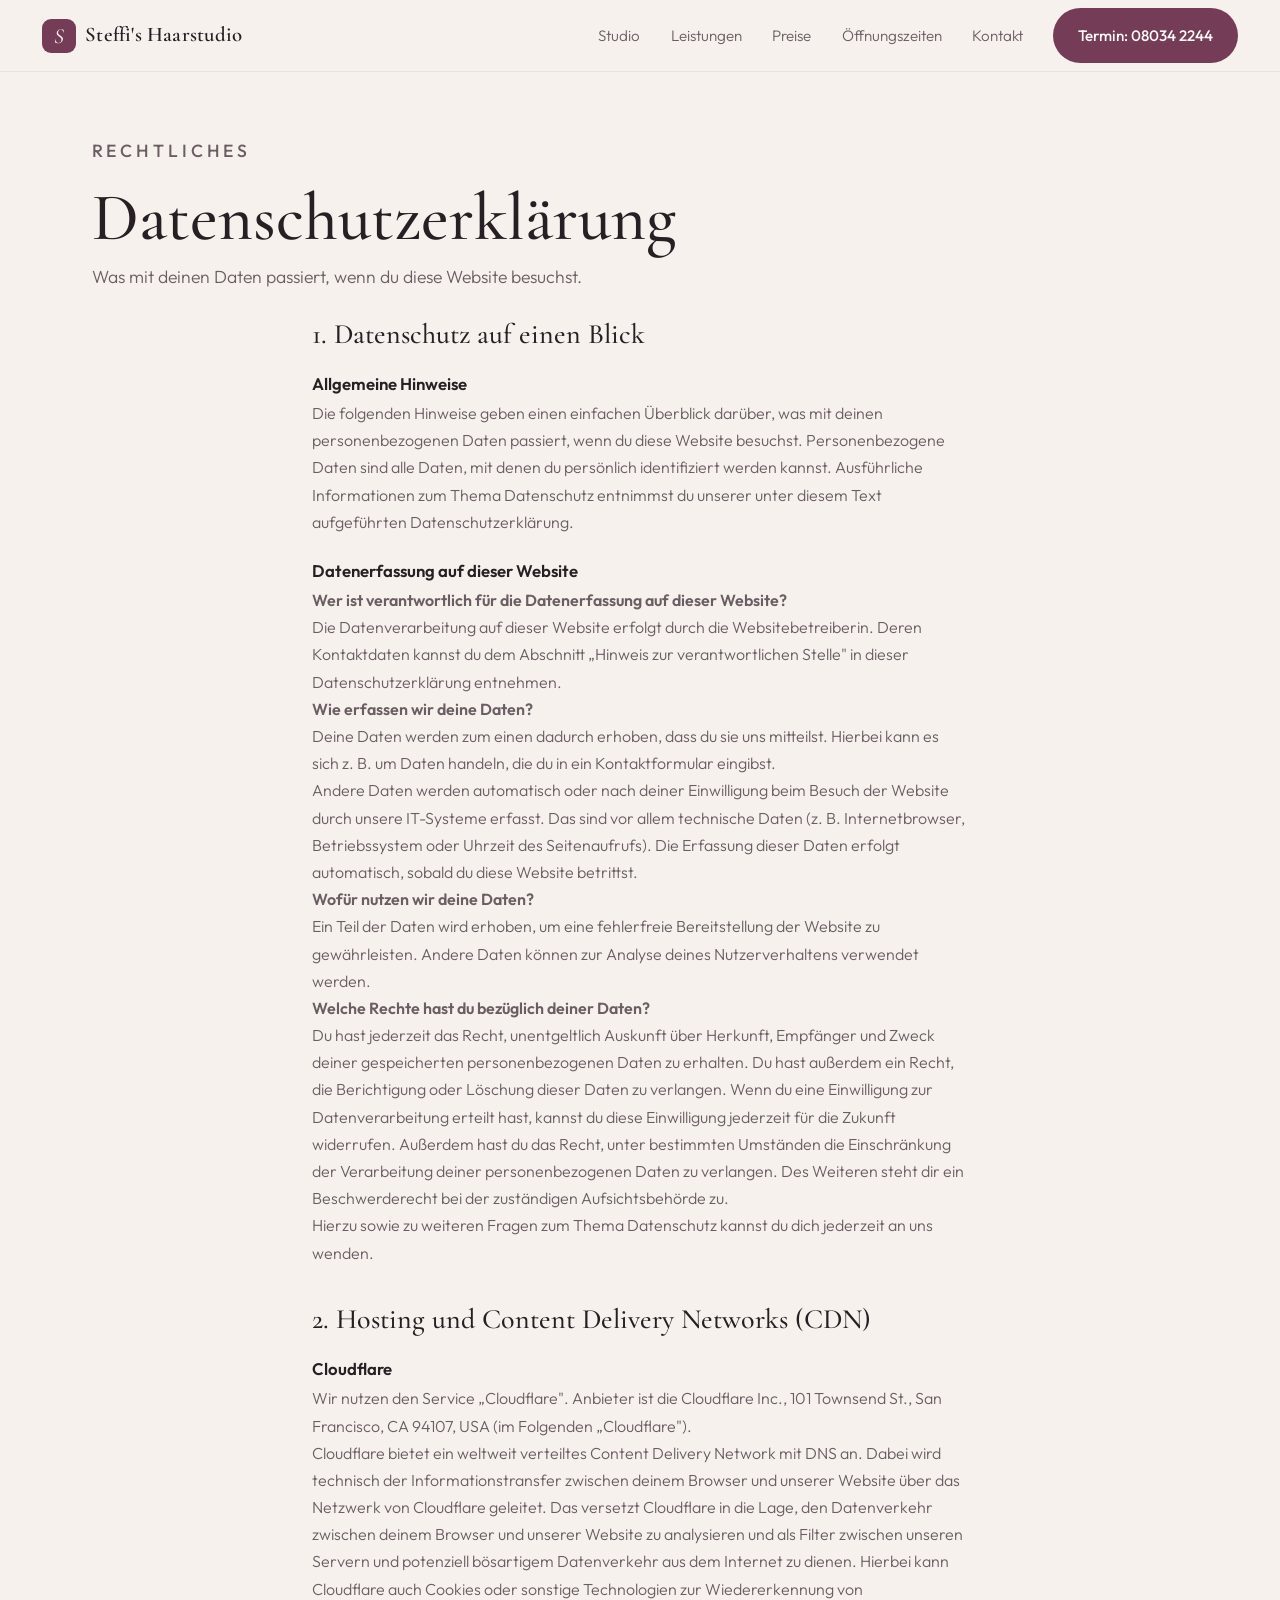
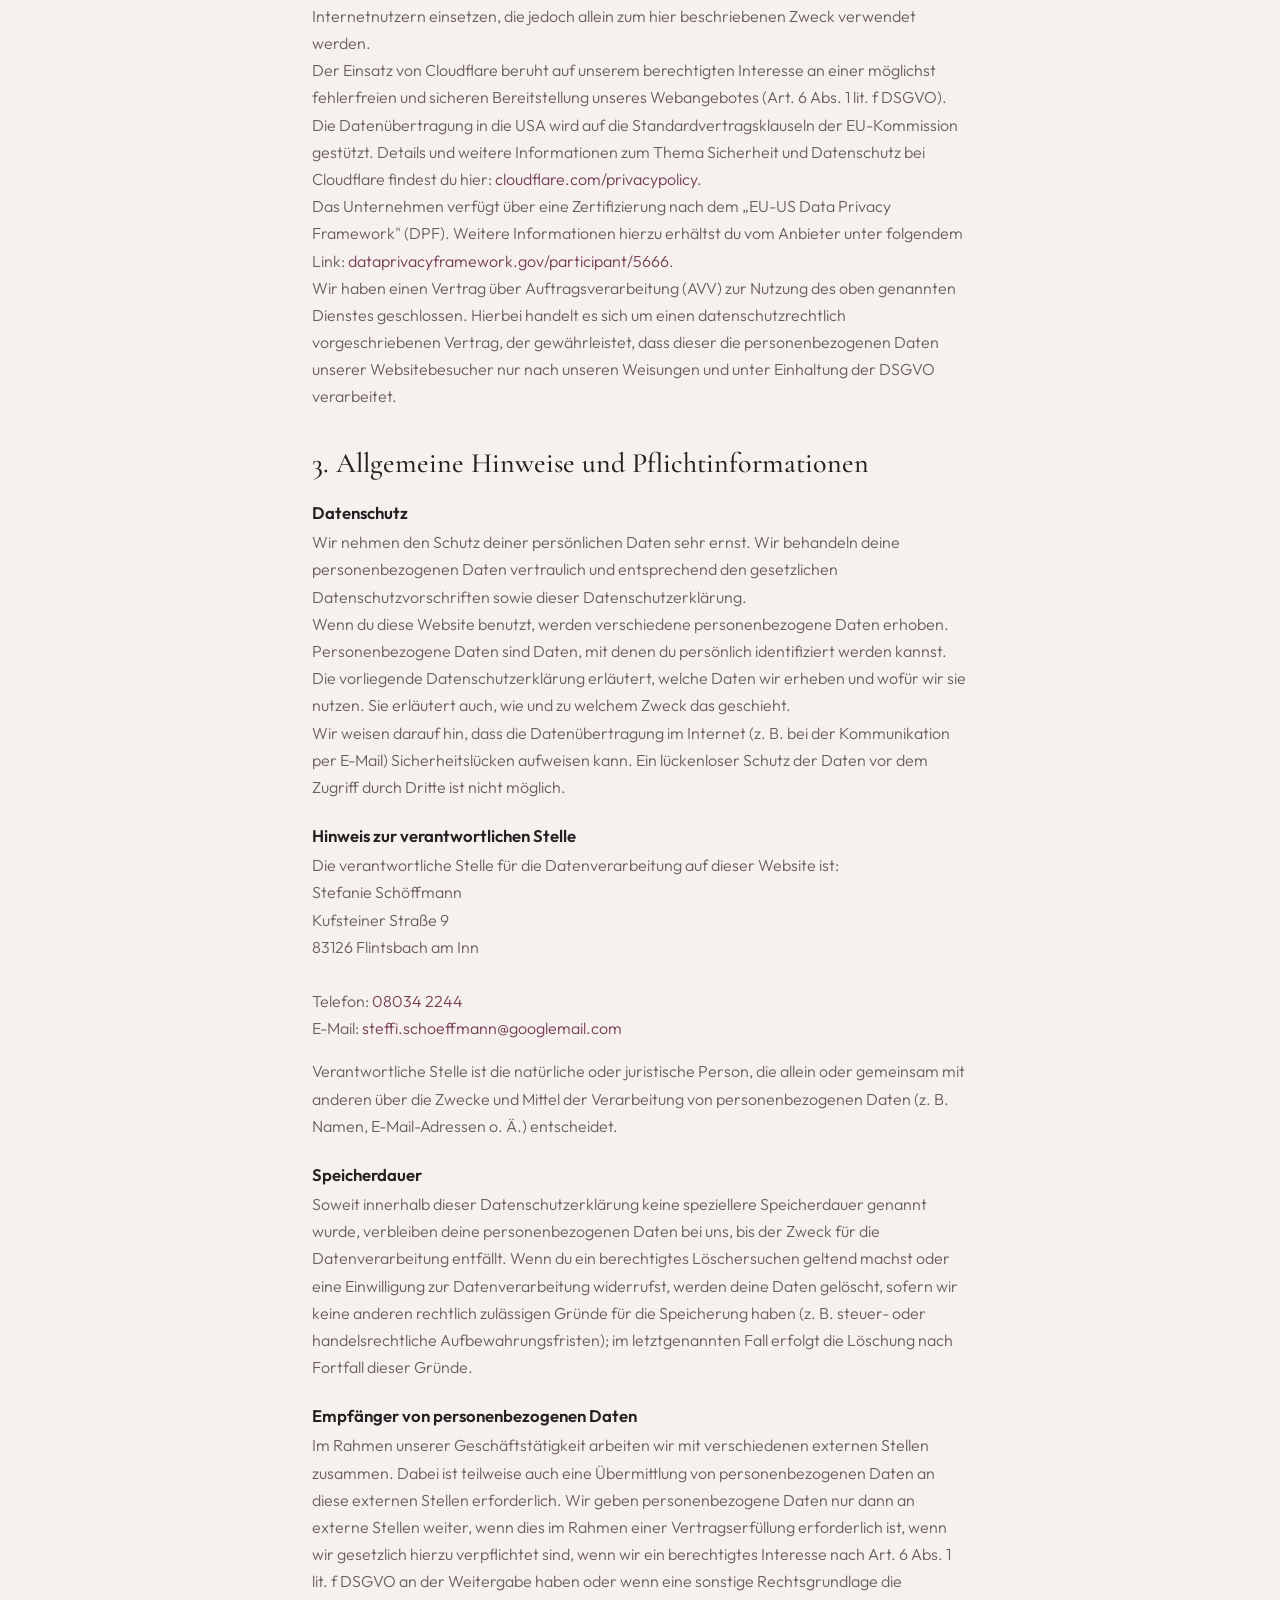
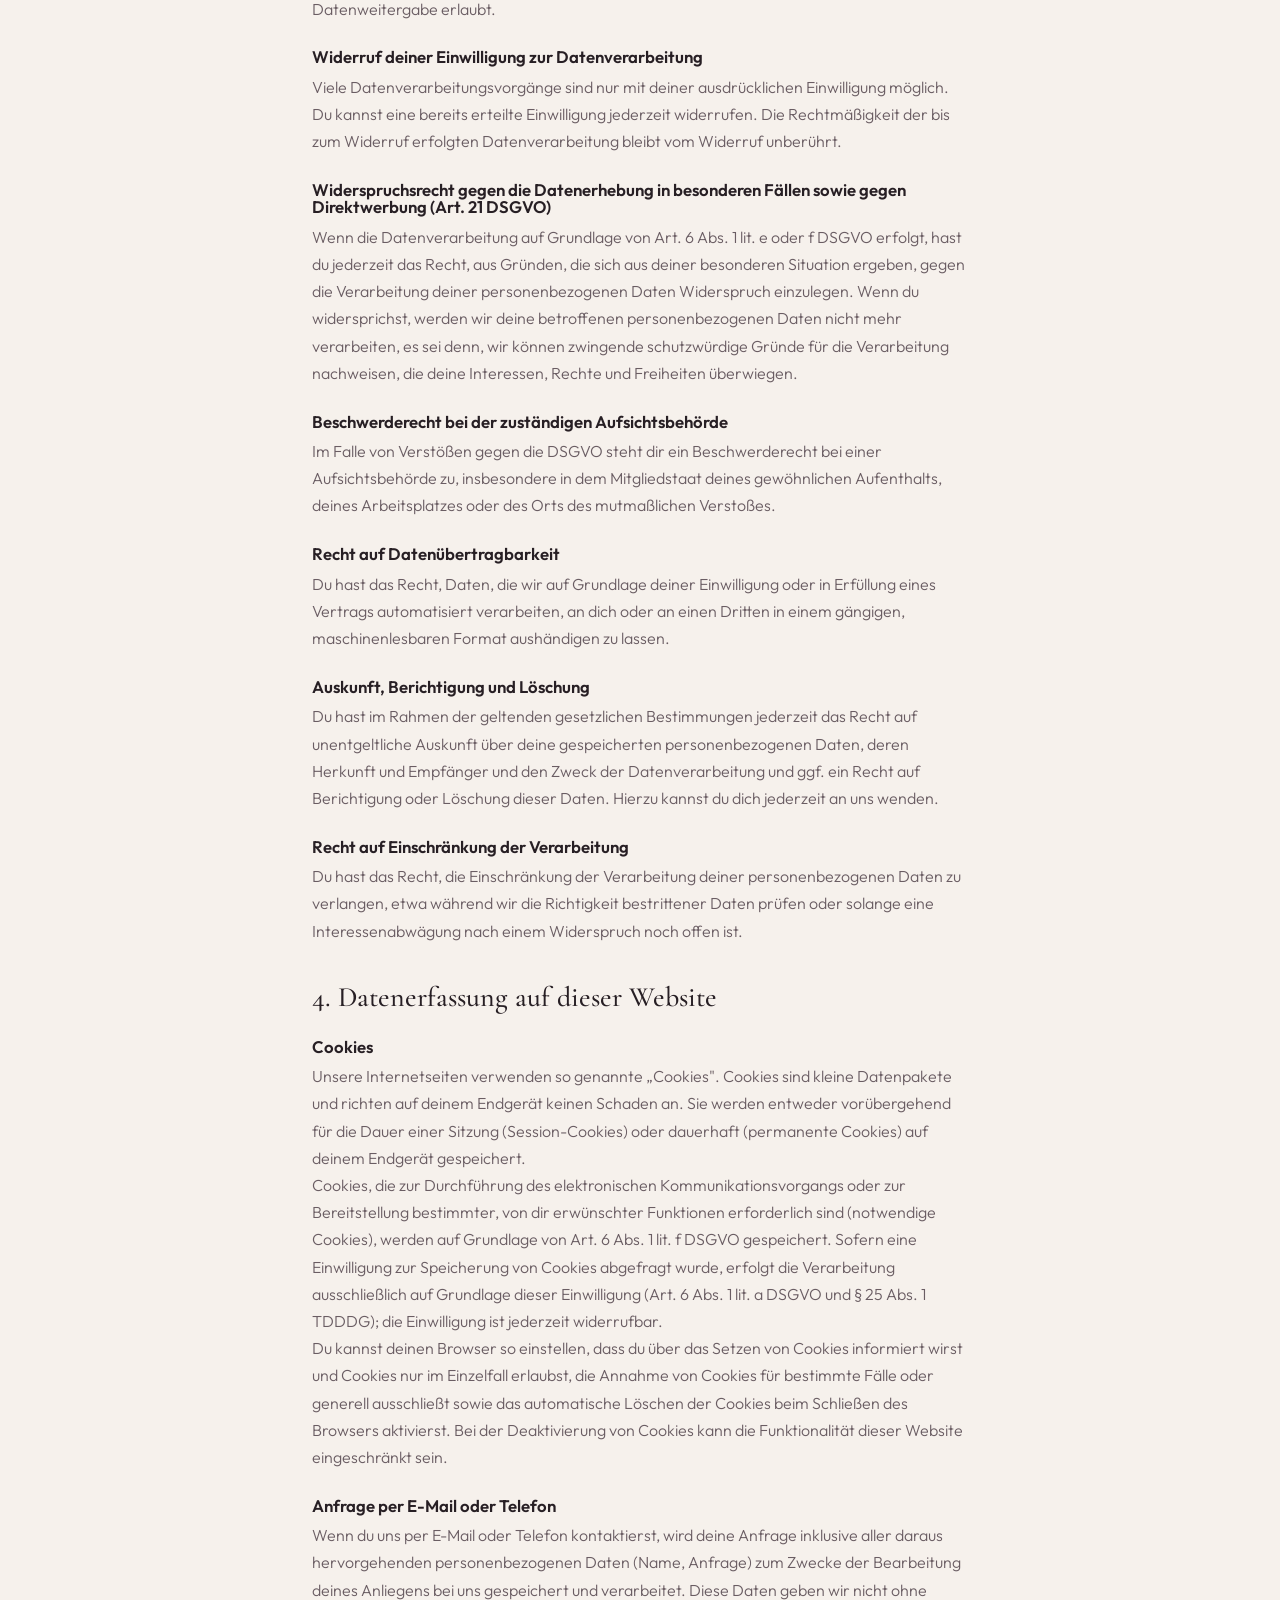
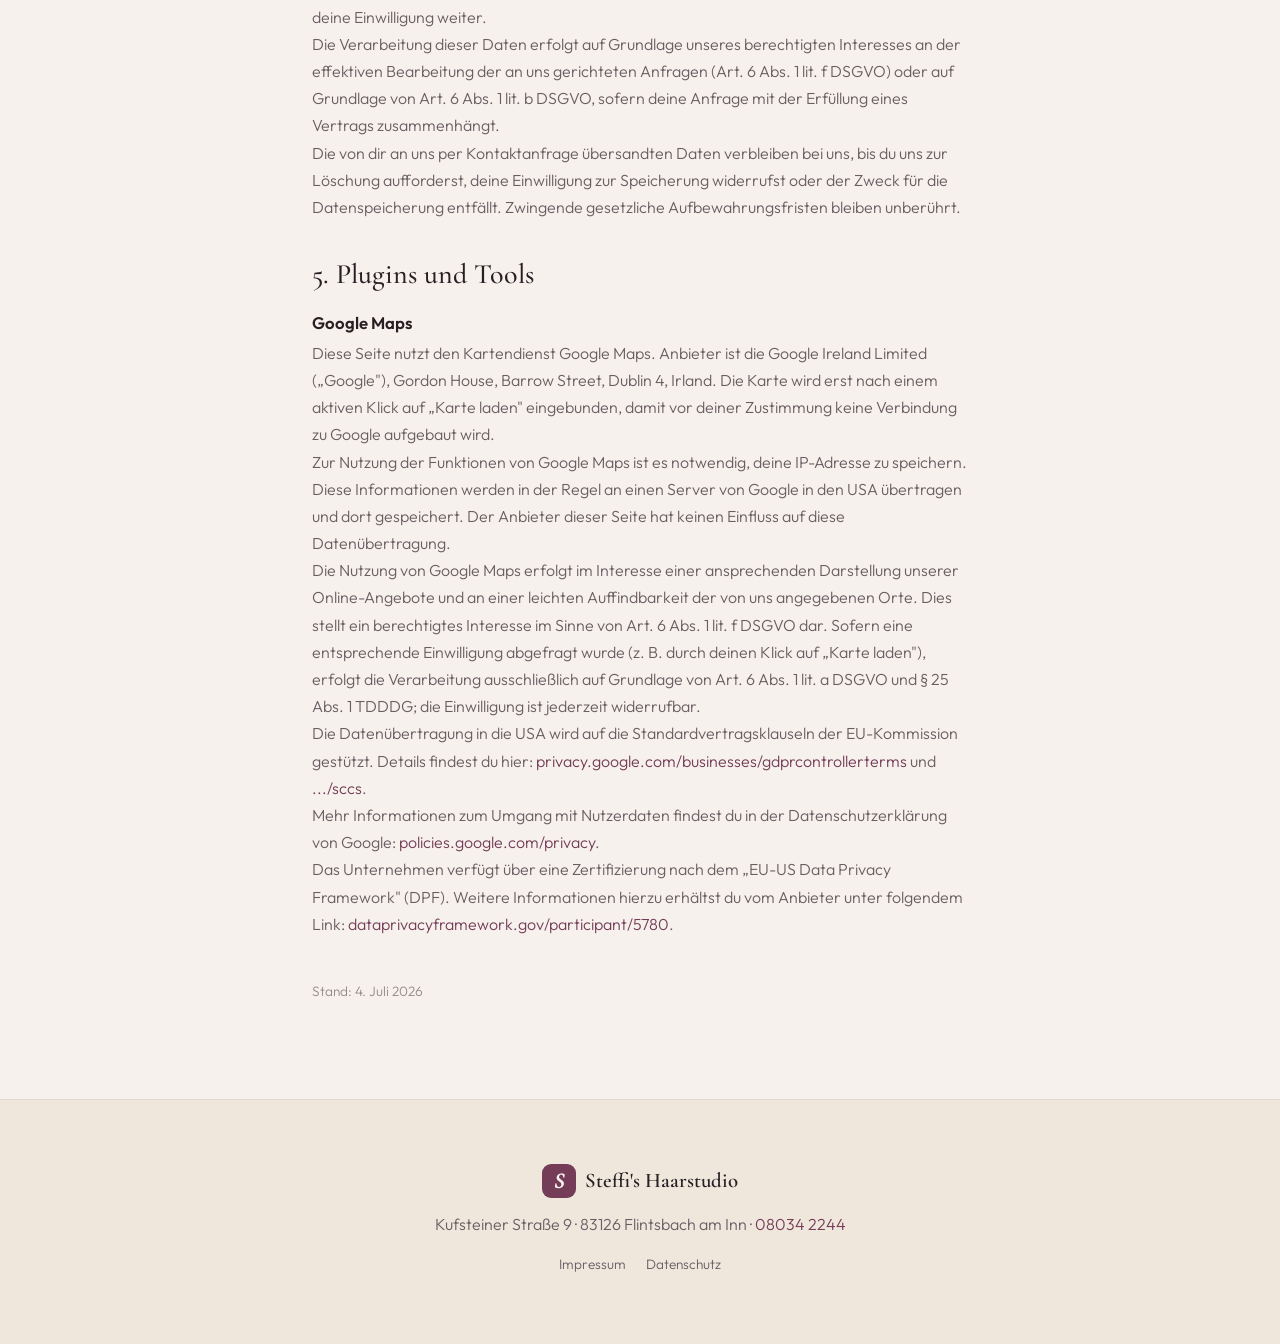
==== commit 450cfacc: "Demo-Disclaimer aus dem Footer entfernt Auf Wunsch: Hinweis "Demo-/Designstudie für DT Webstudio, ke" ====
--- a/datenschutz.html
+++ b/datenschutz.html
@@ -148,7 +148,6 @@
       <a href="impressum.html">Impressum</a>
       <a href="datenschutz.html">Datenschutz</a>
     </p>
-    <p class="footer__legal">Demo-/Designstudie für DT&nbsp;Webstudio, keine offizielle Website. Texte sind teils Platzhalter, die Fotos sind lizenzfreie Beispielbilder.</p>
   </footer>
 
   <script src="script.js" defer></script>
